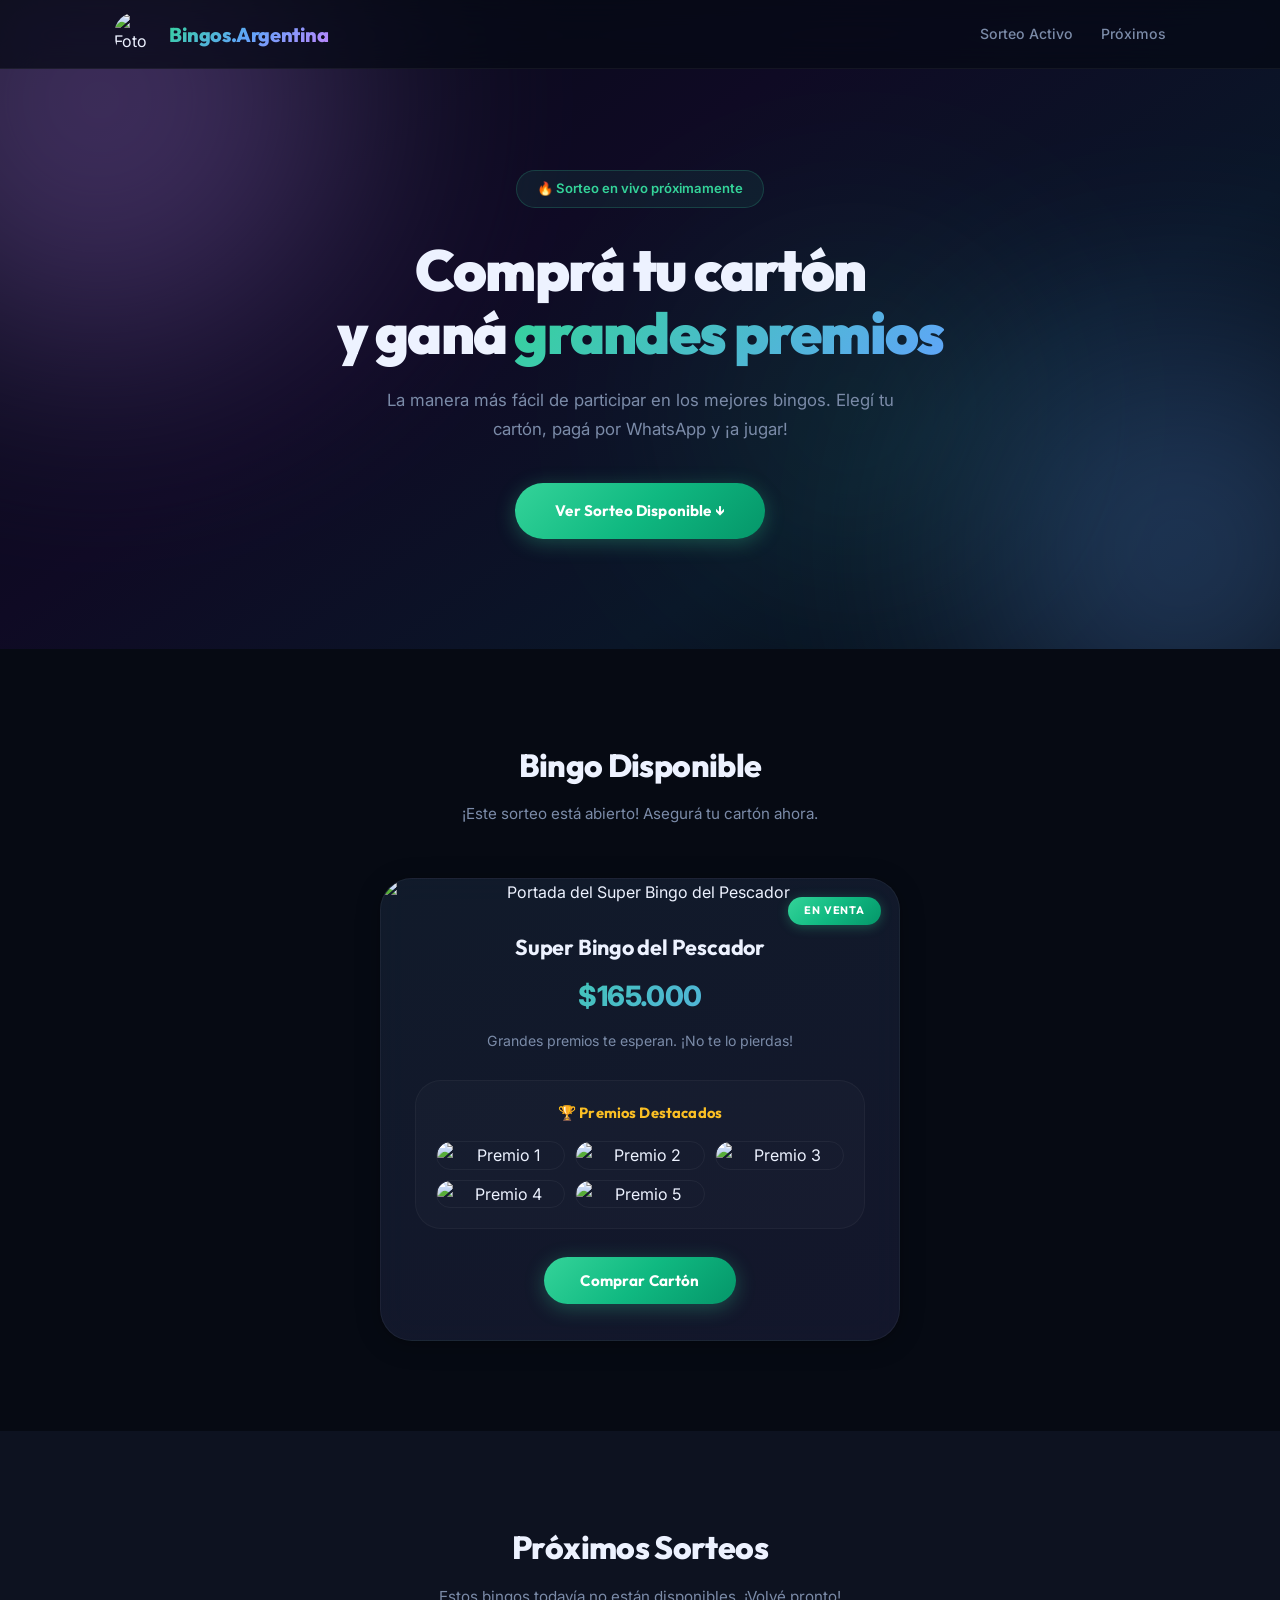
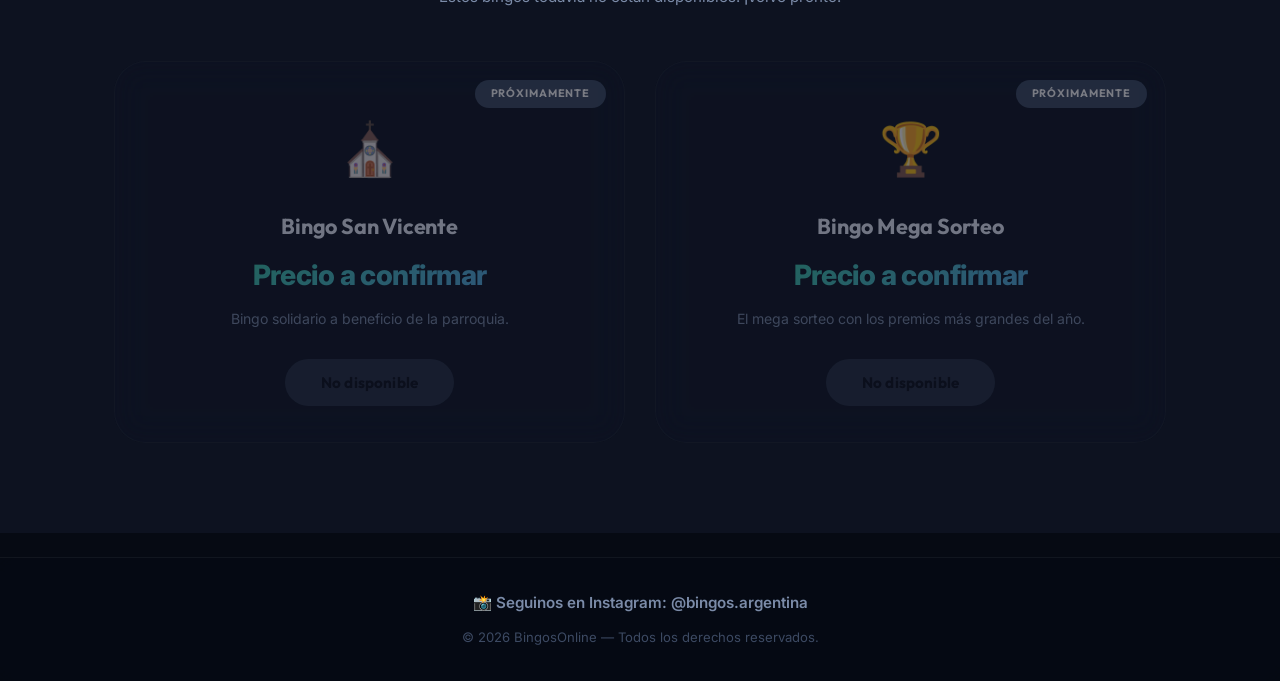
==== index.html @ 0d2bc776 "Add files via upload" ====
<!DOCTYPE html>
<html lang="es">
<head>
    <meta charset="UTF-8">
    <meta name="viewport" content="width=device-width, initial-scale=1.0">
    <meta name="description" content="Comprá tu cartón de bingo online. Super Bingo del Pescador y más sorteos disponibles.">
    <title>Bingos Online — Comprá tu cartón</title>

    <link rel="preconnect" href="https://fonts.googleapis.com">
    <link rel="preconnect" href="https://fonts.gstatic.com" crossorigin>
    <link href="https://fonts.googleapis.com/css2?family=Inter:wght@400;500;600;700;800;900&family=Outfit:wght@400;500;600;700;800;900&display=swap" rel="stylesheet">

    <link rel="stylesheet" href="style.css">
</head>
<body>

    <header class="header">
        <div class="container header__inner">
            <div class="header__logo">
                <a href="index.html" class="logo-interactivo">
                    <img src="src/fotoperfil.png" alt="Foto de perfil" class="foto-perfil">
                    <span class="header__brand">Bingos.Argentina</span>
                </a>
            </div>
            <nav class="header__nav">
                <a href="#disponible" class="header__link">Sorteo Activo</a>
                <a href="#proximos" class="header__link">Próximos</a>
            </nav>
        </div>
    </header>

    <section class="hero">
        <div class="container hero__inner">
            <p class="hero__badge">🔥 Sorteo en vivo próximamente</p>
            <h1 class="hero__title">Comprá tu cartón<br>y ganá <span class="hero__accent">grandes premios</span></h1>
            <p class="hero__subtitle">La manera más fácil de participar en los mejores bingos. Elegí tu cartón, pagá por WhatsApp y ¡a jugar!</p>
            <a href="#disponible" class="hero__cta">Ver Sorteo Disponible ↓</a>
        </div>
        <div class="hero__blob hero__blob--1"></div>
        <div class="hero__blob hero__blob--2"></div>
        <div class="hero__blob hero__blob--3"></div>
    </section>

    <section id="disponible" class="section">
        <div class="container">
            <h2 class="section__title">Bingo Disponible</h2>
            <p class="section__subtitle">¡Este sorteo está abierto! Asegurá tu cartón ahora.</p>

            <div class="cards cards--center">
                <article class="card card--active card--featured" id="card-bingo-pescador">
                    <div class="card__ribbon">EN VENTA</div>
                    <div class="card__cover">
                        <img src="src/portada.png" alt="Portada del Super Bingo del Pescador" class="card__cover-img">
                    </div>
                    <h3 class="card__title">Super Bingo del Pescador</h3>
                    <p class="card__price">$165.000</p>
                    <p class="card__desc">Grandes premios te esperan. ¡No te lo pierdas!</p>

                    <div class="premios">
                        <h4 class="premios__title">🏆 Premios Destacados</h4>
                        <div class="premios__grid">
                            <div class="premios__item">
                                <img src="src/premios1.png" alt="Premio 1" class="premios__img">
                            </div>
                            <div class="premios__item">
                                <img src="src/premios2.png" alt="Premio 2" class="premios__img">
                            </div>
                            <div class="premios__item">
                                <img src="src/premios3.png" alt="Premio 3" class="premios__img">
                            </div>
                            <div class="premios__item">
                                <img src="src/premios4.png" alt="Premio 4" class="premios__img">
                            </div>
                            <div class="premios__item">
                                <img src="src/premios5.png" alt="Premio 5" class="premios__img">
                            </div>
                        </div>
                    </div>

                    <button class="btn btn--buy" id="btn-comprar" data-sorteo="Super Bingo del Pescador">
                        Comprar Cartón
                    </button>
                </article>
            </div>
        </div>
    </section>

    <section id="proximos" class="section section--alt">
        <div class="container">
            <h2 class="section__title">Próximos Sorteos</h2>
            <p class="section__subtitle">Estos bingos todavía no están disponibles. ¡Volvé pronto!</p>

            <div class="cards">
                <article class="card card--disabled">
                    <div class="card__ribbon card__ribbon--soon">PRÓXIMAMENTE</div>
                    <div class="card__icon">⛪</div>
                    <h3 class="card__title">Bingo San Vicente</h3>
                    <p class="card__price">Precio a confirmar</p>
                    <p class="card__desc">Bingo solidario a beneficio de la parroquia.</p>
                    <button class="btn btn--disabled" disabled>No disponible</button>
                </article>

                <article class="card card--disabled">
                    <div class="card__ribbon card__ribbon--soon">PRÓXIMAMENTE</div>
                    <div class="card__icon">🏆</div>
                    <h3 class="card__title">Bingo Mega Sorteo</h3>
                    <p class="card__price">Precio a confirmar</p>
                    <p class="card__desc">El mega sorteo con los premios más grandes del año.</p>
                    <button class="btn btn--disabled" disabled>No disponible</button>
                </article>
            </div>
        </div>
    </section>

    <div class="modal-overlay" id="modal-overlay">
        <div class="modal" id="modal-compra">
            <button class="modal__close" id="btn-cerrar-modal">&times;</button>
            <div class="modal__icon">🎟️</div>
            <h2 class="modal__title">Comprar Cartón</h2>
            <p class="modal__subtitle">Super Bingo del Pescador</p>

            <form id="form-compra" class="modal__form">
                <label for="nombre" class="modal__label">Nombre Completo</label>
                <input
                    type="text"
                    id="nombre"
                    class="modal__input"
                    placeholder="Ej: Juan Pérez"
                    autocomplete="name"
                    required
                >
                <p class="modal__error" id="error-nombre"></p>

                <label for="carton" class="modal__label">Número de Cartón</label>
                <input
                    type="text"
                    id="carton"
                    class="modal__input"
                    placeholder="Nº de cartón que querés (Ej: 0912)"
                    required
                >

                <button type="submit" class="btn btn--submit" id="btn-enviar">
                    Confirmar y contactar por WhatsApp
                </button>
            </form>
        </div>
    </div>

    <div class="lightbox" id="lightbox">
        <button class="lightbox__close" id="lightbox-close">&times;</button>
        <img class="lightbox__img" id="lightbox-img" src="" alt="Premio ampliado">
    </div>

    <footer class="footer">
        <div class="container">
            <a href="https://www.instagram.com/bingos.argentina/" target="_blank" class="footer__instagram">
                📸 Seguinos en Instagram: @bingos.argentina
            </a>
            <p>&copy; 2026 BingosOnline — Todos los derechos reservados.</p>
        </div>
    </footer>

    <script src="https://cdn.jsdelivr.net/npm/@supabase/supabase-js@2"></script>
    <script src="app.js"></script>
</body>
</html>
---- style.css ----
*, *::before, *::after {
    margin: 0;
    padding: 0;
    box-sizing: border-box;
}

:root {
    --bg-body:       #060a13;
    --bg-surface:    #0d1220;
    --bg-card:       rgba(16, 23, 42, 0.8);
    --bg-card-hover: rgba(22, 34, 60, 0.9);
    --bg-disabled:   rgba(16, 23, 42, 0.35);
    --border-card:   rgba(255, 255, 255, 0.05);
    --border-glow:   rgba(99, 215, 190, 0.3);

    --text-primary:   #edf2ff;
    --text-secondary: #7b8ba8;
    --text-muted:     #3d4a63;

    --accent-green:   #34d399;
    --accent-green-h: #10b981;
    --accent-blue:    #60a5fa;
    --accent-purple:  #c084fc;
    --accent-amber:   #fbbf24;

    --gradient-hero:  linear-gradient(145deg, #050a14 0%, #0f0a24 40%, #0a1628 70%, #060a13 100%);
    --gradient-card:  linear-gradient(160deg, rgba(99,215,190,0.04) 0%, rgba(192,132,252,0.03) 100%);
    --gradient-btn:   linear-gradient(135deg, #34d399 0%, #10b981 50%, #059669 100%);
    --gradient-btn-hover: linear-gradient(135deg, #6ee7b7 0%, #34d399 50%, #10b981 100%);

    --radius-sm: 10px;
    --radius-md: 16px;
    --radius-lg: 26px;
    --radius-xl: 32px;
    --max-width:  1100px;

    --font-heading: 'Outfit', system-ui, -apple-system, sans-serif;
    --font-body:    'Inter', system-ui, -apple-system, sans-serif;

    --shadow-card:       0 4px 24px rgba(0, 0, 0, 0.25), 0 1px 4px rgba(0, 0, 0, 0.15);
    --shadow-card-hover: 0 20px 60px rgba(52, 211, 153, 0.08), 0 8px 24px rgba(0, 0, 0, 0.3);
    --shadow-btn:        0 4px 20px rgba(52, 211, 153, 0.3);
    --shadow-btn-hover:  0 8px 36px rgba(52, 211, 153, 0.45);
}

html {
    scroll-behavior: smooth;
}

body {
    font-family: var(--font-body);
    background: var(--bg-body);
    color: var(--text-primary);
    line-height: 1.65;
    -webkit-font-smoothing: antialiased;
    -moz-osx-font-smoothing: grayscale;
}

h1, h2, h3, h4 {
    font-family: var(--font-heading);
}

a { color: inherit; text-decoration: none; }

.container {
    width: 100%;
    max-width: var(--max-width);
    margin: 0 auto;
    padding: 0 24px;
}

.header {
    position: fixed;
    top: 0; left: 0; right: 0;
    z-index: 100;
    background: rgba(6, 10, 19, 0.75);
    backdrop-filter: blur(20px) saturate(1.4);
    -webkit-backdrop-filter: blur(20px) saturate(1.4);
    border-bottom: 1px solid var(--border-card);
}

.header__inner {
    display: flex;
    align-items: center;
    justify-content: space-between;
    height: 68px;
}

.header__logo {
    display: flex;
    align-items: center;
    gap: 10px;
}

.logo-interactivo {
    display: flex;
    align-items: center;
    gap: 10px;
    text-decoration: none;
    color: inherit;
}

.foto-perfil {
    width: 45px;
    height: 45px;
    border-radius: 50%;
    object-fit: cover;
    transition: transform 0.3s ease;
}

.logo-interactivo:hover .foto-perfil {
    transform: scale(1.1);
}

.header__brand {
    font-family: var(--font-heading);
    font-size: 1.25rem;
    font-weight: 800;
    letter-spacing: -0.02em;
    background: linear-gradient(135deg, var(--accent-green), var(--accent-blue), var(--accent-purple));
    -webkit-background-clip: text;
    -webkit-text-fill-color: transparent;
    background-clip: text;
}

.header__nav { display: flex; gap: 28px; }

.header__link {
    font-size: 0.88rem;
    font-weight: 500;
    color: var(--text-secondary);
    transition: color 0.3s;
    position: relative;
}
.header__link::after {
    content: '';
    position: absolute;
    bottom: -4px; left: 0;
    width: 0; height: 2px;
    background: var(--accent-green);
    border-radius: 1px;
    transition: width 0.3s;
}
.header__link:hover { color: var(--accent-green); }
.header__link:hover::after { width: 100%; }

.hero {
    position: relative;
    overflow: hidden;
    background: var(--gradient-hero);
    padding: 170px 0 110px;
    text-align: center;
}

.hero__inner { position: relative; z-index: 2; }

.hero__badge {
    display: inline-block;
    padding: 7px 20px;
    border-radius: 50px;
    font-size: 0.82rem;
    font-weight: 600;
    background: rgba(52, 211, 153, 0.08);
    border: 1px solid rgba(52, 211, 153, 0.2);
    color: var(--accent-green);
    margin-bottom: 30px;
    animation: pulse-soft 2.5s ease-in-out infinite;
}

.hero__title {
    font-size: clamp(2.2rem, 5.5vw, 3.6rem);
    font-weight: 900;
    line-height: 1.1;
    letter-spacing: -0.03em;
    margin-bottom: 22px;
}

.hero__accent {
    background: linear-gradient(135deg, var(--accent-green), var(--accent-blue));
    -webkit-background-clip: text;
    -webkit-text-fill-color: transparent;
    background-clip: text;
}

.hero__subtitle {
    max-width: 520px;
    margin: 0 auto 40px;
    font-size: 1.05rem;
    color: var(--text-secondary);
    line-height: 1.7;
}

.hero__cta {
    display: inline-block;
    padding: 15px 40px;
    border-radius: 50px;
    font-family: var(--font-heading);
    font-weight: 700;
    font-size: 0.95rem;
    letter-spacing: 0.01em;
    background: var(--gradient-btn);
    color: #fff;
    transition: transform 0.3s, box-shadow 0.3s;
    box-shadow: var(--shadow-btn);
}
.hero__cta:hover {
    transform: translateY(-3px);
    box-shadow: var(--shadow-btn-hover);
    background: var(--gradient-btn-hover);
}

.hero__blob {
    position: absolute;
    border-radius: 50%;
    filter: blur(120px);
    opacity: 0.3;
    pointer-events: none;
}
.hero__blob--1 {
    width: 500px; height: 500px;
    background: var(--accent-purple);
    top: -150px; left: -150px;
}
.hero__blob--2 {
    width: 400px; height: 400px;
    background: var(--accent-blue);
    bottom: -100px; right: -100px;
}
.hero__blob--3 {
    width: 300px; height: 300px;
    background: var(--accent-green);
    top: 40%; left: 55%;
    opacity: 0.12;
}

.section {
    padding: 90px 0;
}

.section--alt {
    background: var(--bg-surface);
}

.section__title {
    text-align: center;
    font-size: 2rem;
    font-weight: 800;
    letter-spacing: -0.02em;
    margin-bottom: 10px;
}

.section__subtitle {
    text-align: center;
    color: var(--text-secondary);
    font-size: 0.95rem;
    margin-bottom: 52px;
}

.cards {
    display: grid;
    grid-template-columns: repeat(auto-fit, minmax(300px, 1fr));
    gap: 30px;
}

.cards--center {
    max-width: 520px;
    margin: 0 auto;
}

.card {
    position: relative;
    background: var(--bg-card);
    background-image: var(--gradient-card);
    border: 1px solid var(--border-card);
    border-radius: var(--radius-xl);
    padding: 44px 34px 36px;
    text-align: center;
    backdrop-filter: blur(16px);
    -webkit-backdrop-filter: blur(16px);
    box-shadow: var(--shadow-card);
    transition: transform 0.4s cubic-bezier(0.25, 0.46, 0.45, 0.94),
                border-color 0.4s,
                box-shadow 0.4s;
}

.card--active:hover {
    transform: translateY(-8px);
    border-color: var(--border-glow);
    box-shadow: var(--shadow-card-hover);
}

.card--featured {
    padding-top: 0;
    overflow: hidden;
}

.card--disabled {
    background: var(--bg-disabled);
    opacity: 0.45;
    pointer-events: none;
    box-shadow: none;
}

.card__cover {
    margin: 0 -34px;
    margin-bottom: 24px;
    overflow: hidden;
}

.card__cover-img {
    width: 100%;
    display: block;
    border-radius: var(--radius-xl) var(--radius-xl) 0 0;
    object-fit: cover;
}

.card__ribbon {
    position: absolute;
    top: 18px; right: 18px;
    padding: 5px 16px;
    border-radius: 50px;
    font-family: var(--font-heading);
    font-size: 0.68rem;
    font-weight: 700;
    letter-spacing: 0.08em;
    text-transform: uppercase;
    background: var(--gradient-btn);
    color: #fff;
    z-index: 2;
    box-shadow: 0 2px 12px rgba(52, 211, 153, 0.3);
}
.card__ribbon--soon {
    background: var(--text-muted);
    box-shadow: none;
}

.card__icon {
    font-size: 3.2rem;
    margin-bottom: 18px;
}

.card__title {
    font-size: 1.35rem;
    font-weight: 700;
    letter-spacing: -0.01em;
    margin-bottom: 8px;
}

.card__price {
    font-size: 1.75rem;
    font-weight: 800;
    letter-spacing: -0.02em;
    background: linear-gradient(135deg, var(--accent-green), var(--accent-blue));
    -webkit-background-clip: text;
    -webkit-text-fill-color: transparent;
    background-clip: text;
    margin-bottom: 10px;
}

.card__desc {
    font-size: 0.88rem;
    color: var(--text-secondary);
    margin-bottom: 28px;
    line-height: 1.6;
}

.premios {
    margin-bottom: 28px;
    padding: 20px;
    background: rgba(255, 255, 255, 0.02);
    border: 1px solid rgba(255, 255, 255, 0.04);
    border-radius: var(--radius-lg);
}

.premios__title {
    font-family: var(--font-heading);
    font-size: 0.92rem;
    font-weight: 700;
    color: var(--accent-amber);
    margin-bottom: 16px;
    letter-spacing: 0.01em;
}

.premios__grid {
    display: grid;
    grid-template-columns: repeat(3, 1fr);
    gap: 10px;
}

.premios__item {
    display: block;
    border-radius: var(--radius-md);
    overflow: hidden;
    border: 1px solid rgba(255, 255, 255, 0.05);
    transition: transform 0.3s, border-color 0.3s, box-shadow 0.3s;
    cursor: pointer;
}
.premios__item:hover {
    transform: scale(1.04);
    border-color: var(--border-glow);
    box-shadow: 0 4px 20px rgba(52, 211, 153, 0.12);
}

.premios__item:nth-child(4),
.premios__item:nth-child(5) {
    grid-column: span 1;
}

.premios__grid:has(:nth-child(5)) {
    grid-template-columns: repeat(3, 1fr);
}

.premios__img {
    width: 100%;
    height: 100%;
    display: block;
    object-fit: cover;
    border-radius: calc(var(--radius-md) - 1px);
}

.btn {
    display: inline-block;
    padding: 14px 36px;
    border: none;
    border-radius: 50px;
    font-family: var(--font-heading);
    font-size: 0.95rem;
    font-weight: 700;
    cursor: pointer;
    letter-spacing: 0.01em;
    transition: transform 0.25s, box-shadow 0.25s, background 0.25s;
}

.btn--buy {
    background: var(--gradient-btn);
    color: #fff;
    box-shadow: var(--shadow-btn);
    animation: pulse-btn 3s ease-in-out infinite;
    position: relative;
    overflow: hidden;
}
.btn--buy::before {
    content: '';
    position: absolute;
    top: 0; left: -100%;
    width: 100%; height: 100%;
    background: linear-gradient(90deg, transparent, rgba(255,255,255,0.15), transparent);
    transition: left 0.5s;
}
.btn--buy:hover::before {
    left: 100%;
}
.btn--buy:hover {
    transform: scale(1.06);
    box-shadow: var(--shadow-btn-hover);
    background: var(--gradient-btn-hover);
}
.btn--buy:active {
    transform: scale(0.97);
    box-shadow: 0 2px 12px rgba(52, 211, 153, 0.25);
}

.btn--disabled {
    background: var(--text-muted);
    color: var(--bg-body);
    cursor: not-allowed;
    opacity: 0.5;
}

.btn--submit {
    width: 100%;
    background: var(--gradient-btn);
    color: #fff;
    box-shadow: var(--shadow-btn);
    position: relative;
    overflow: hidden;
}
.btn--submit::before {
    content: '';
    position: absolute;
    top: 0; left: -100%;
    width: 100%; height: 100%;
    background: linear-gradient(90deg, transparent, rgba(255,255,255,0.12), transparent);
    transition: left 0.5s;
}
.btn--submit:hover::before {
    left: 100%;
}
.btn--submit:hover {
    transform: scale(1.03);
    box-shadow: var(--shadow-btn-hover);
}
.btn--submit:active {
    transform: scale(0.97);
}
.btn--submit:disabled {
    opacity: 0.5;
    cursor: not-allowed;
    transform: none;
}

.modal-overlay {
    position: fixed;
    inset: 0;
    z-index: 200;
    display: flex;
    align-items: center;
    justify-content: center;
    background: rgba(0, 0, 0, 0.7);
    backdrop-filter: blur(10px);
    -webkit-backdrop-filter: blur(10px);
    opacity: 0;
    visibility: hidden;
    transition: opacity 0.35s, visibility 0.35s;
}
.modal-overlay.active {
    opacity: 1;
    visibility: visible;
}

.modal {
    position: relative;
    width: 92%;
    max-width: 420px;
    background: var(--bg-surface);
    border: 1px solid var(--border-card);
    border-radius: var(--radius-xl);
    padding: 44px 34px 36px;
    text-align: center;
    transform: translateY(24px) scale(0.95);
    transition: transform 0.4s cubic-bezier(0.34, 1.56, 0.64, 1);
    box-shadow: 0 24px 80px rgba(0, 0, 0, 0.5);
}
.modal-overlay.active .modal {
    transform: translateY(0) scale(1);
}

.modal__close {
    position: absolute;
    top: 16px; right: 20px;
    background: rgba(255, 255, 255, 0.05);
    border: 1px solid rgba(255, 255, 255, 0.08);
    border-radius: 50%;
    width: 36px; height: 36px;
    display: flex;
    align-items: center;
    justify-content: center;
    color: var(--text-muted);
    font-size: 1.3rem;
    cursor: pointer;
    transition: color 0.2s, background 0.2s;
    line-height: 1;
}
.modal__close:hover {
    color: var(--text-primary);
    background: rgba(255, 255, 255, 0.1);
}

.modal__icon { font-size: 3rem; margin-bottom: 14px; }

.modal__title {
    font-size: 1.35rem;
    font-weight: 700;
    margin-bottom: 6px;
}

.modal__subtitle {
    font-size: 0.88rem;
    color: var(--accent-green);
    font-weight: 600;
    margin-bottom: 30px;
}

.modal__label {
    display: block;
    text-align: left;
    font-size: 0.8rem;
    font-weight: 600;
    color: var(--text-secondary);
    margin-bottom: 8px;
    text-transform: uppercase;
    letter-spacing: 0.06em;
}

.modal__input {
    width: 100%;
    padding: 15px 18px;
    border: 1px solid rgba(255, 255, 255, 0.06);
    border-radius: var(--radius-md);
    background: rgba(255, 255, 255, 0.03);
    color: var(--text-primary);
    font-family: var(--font-body);
    font-size: 0.95rem;
    outline: none;
    transition: border-color 0.3s, box-shadow 0.3s, background 0.3s;
}
.modal__input:focus {
    border-color: var(--accent-green);
    box-shadow: 0 0 0 3px rgba(52, 211, 153, 0.12);
    background: rgba(52, 211, 153, 0.03);
}
.modal__input::placeholder { color: var(--text-muted); }

.modal__error {
    text-align: left;
    font-size: 0.78rem;
    color: #f87171;
    min-height: 20px;
    margin: 8px 0 20px;
}

.footer {
    text-align: center;
    padding: 2rem 0;
    font-size: 0.82rem;
    color: var(--text-muted);
    background: rgba(6, 10, 19, 0.75);
    backdrop-filter: blur(20px) saturate(1.4);
    -webkit-backdrop-filter: blur(20px) saturate(1.4);
    border-top: 1px solid var(--border-card);
    margin-top: 1.5rem;
}

.footer__instagram {
    display: inline-block;
    font-size: 0.95rem;
    font-weight: 600;
    color: var(--text-secondary);
    text-decoration: none;
    margin-bottom: 12px;
    transition: color 0.3s;
}
.footer__instagram:hover {
    color: var(--accent-green);
}

.premios__item {
    cursor: pointer;
}

.lightbox {
    position: fixed;
    inset: 0;
    z-index: 300;
    display: flex;
    align-items: center;
    justify-content: center;
    background: rgba(0, 0, 0, 0.85);
    backdrop-filter: blur(14px);
    -webkit-backdrop-filter: blur(14px);
    opacity: 0;
    visibility: hidden;
    transition: opacity 0.35s, visibility 0.35s;
    padding: 40px;
}
.lightbox.active {
    opacity: 1;
    visibility: visible;
}

.lightbox__img {
    max-width: 90%;
    max-height: 85vh;
    border-radius: var(--radius-lg);
    box-shadow: 0 24px 80px rgba(0, 0, 0, 0.6);
    object-fit: contain;
    transform: scale(0.9);
    transition: transform 0.4s cubic-bezier(0.34, 1.56, 0.64, 1);
}
.lightbox.active .lightbox__img {
    transform: scale(1);
}

.lightbox__close {
    position: absolute;
    top: 20px; right: 24px;
    background: rgba(255, 255, 255, 0.1);
    border: 1px solid rgba(255, 255, 255, 0.15);
    border-radius: 50%;
    width: 44px; height: 44px;
    display: flex;
    align-items: center;
    justify-content: center;
    color: #fff;
    font-size: 1.5rem;
    cursor: pointer;
    transition: background 0.25s, transform 0.25s;
    line-height: 1;
    z-index: 2;
}
.lightbox__close:hover {
    background: rgba(255, 255, 255, 0.2);
    transform: scale(1.1);
}

@keyframes pulse-soft {
    0%, 100% { opacity: 1; }
    50%      { opacity: 0.65; }
}

@keyframes pulse-btn {
    0%, 100% { box-shadow: 0 4px 20px rgba(52, 211, 153, 0.3); }
    50%      { box-shadow: 0 4px 36px rgba(52, 211, 153, 0.5); }
}

@media (max-width: 640px) {
    .hero { padding: 140px 0 80px; }
    .section { padding: 60px 0; }
    .cards { grid-template-columns: 1fr; }
    .card { padding: 36px 22px 28px; border-radius: var(--radius-lg); }
    .card--featured { padding-top: 0; }
    .card__cover { margin: 0 -22px; margin-bottom: 20px; }
    .card__cover-img { border-radius: var(--radius-lg) var(--radius-lg) 0 0; }
    .modal { padding: 36px 22px 28px; border-radius: var(--radius-lg); }
    .header__nav { gap: 16px; }
    .premios__grid { grid-template-columns: repeat(2, 1fr); gap: 8px; }
    .premios { padding: 14px; }
}
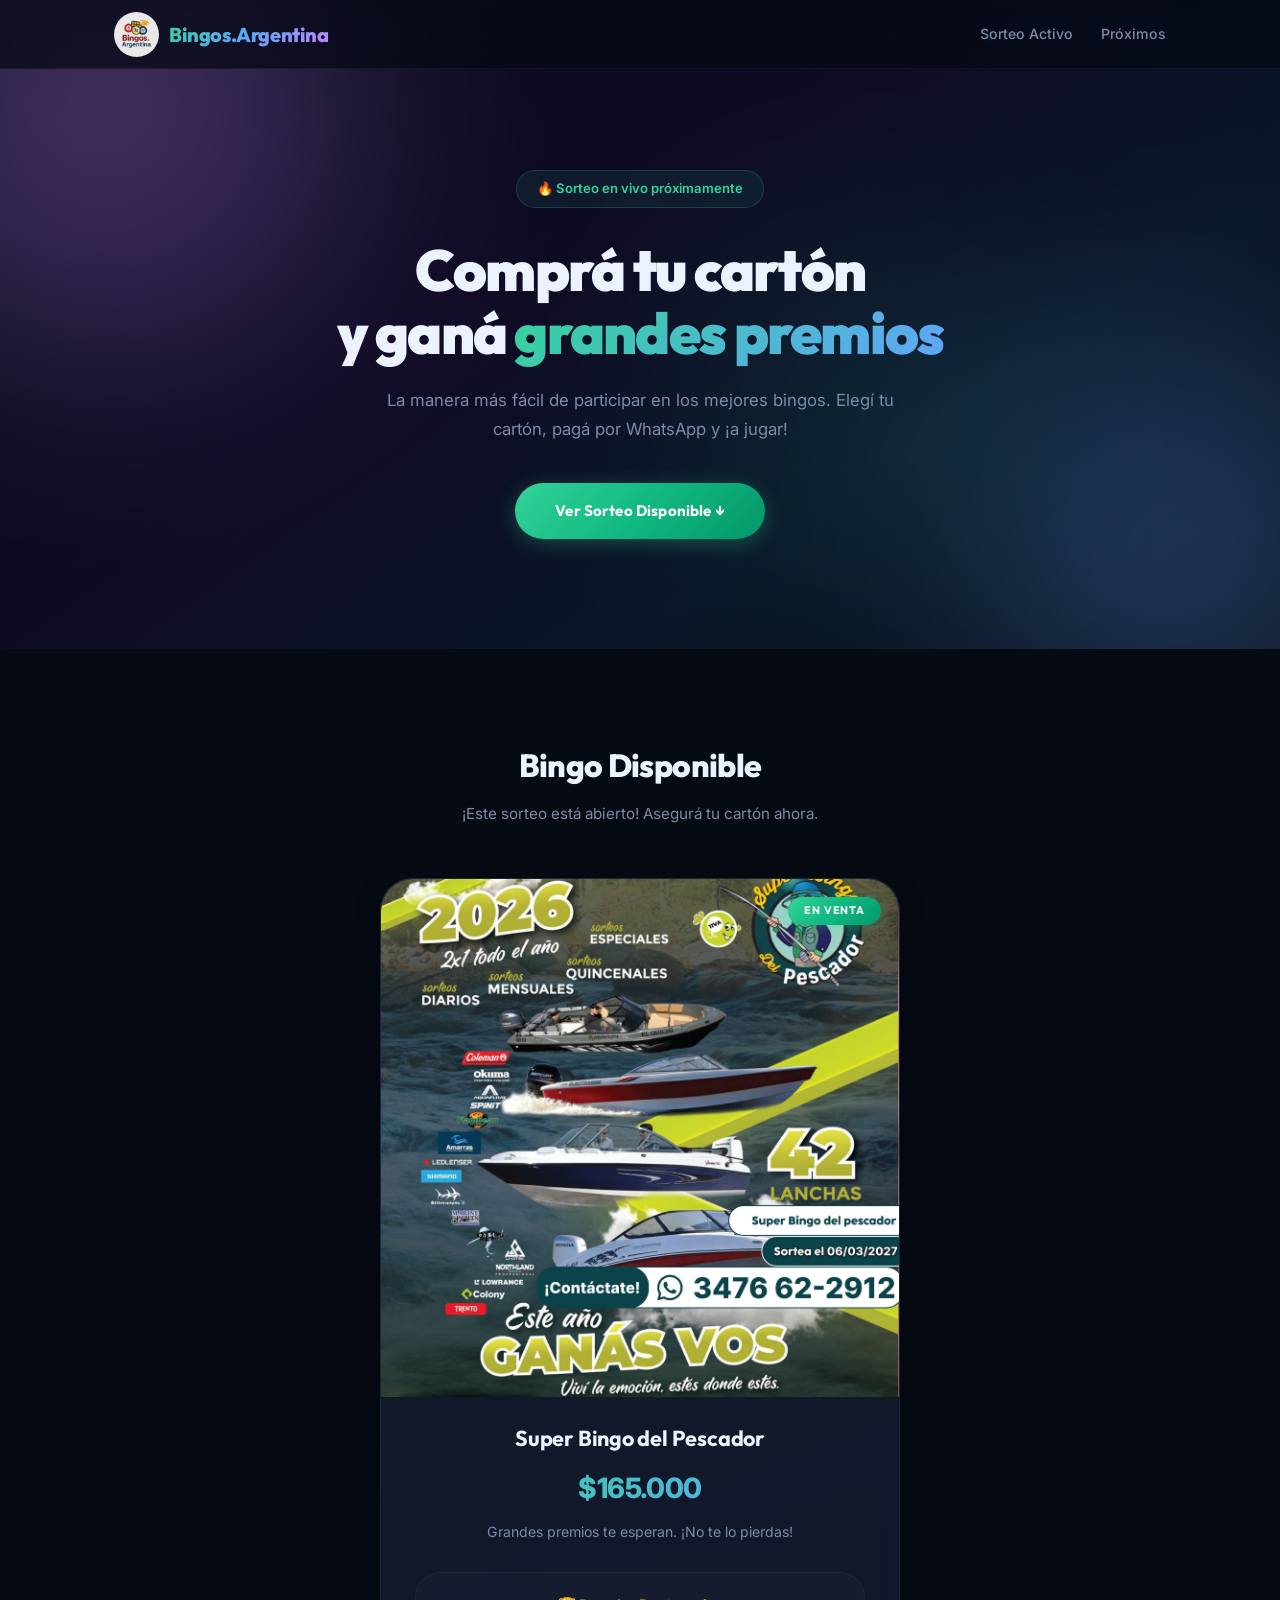
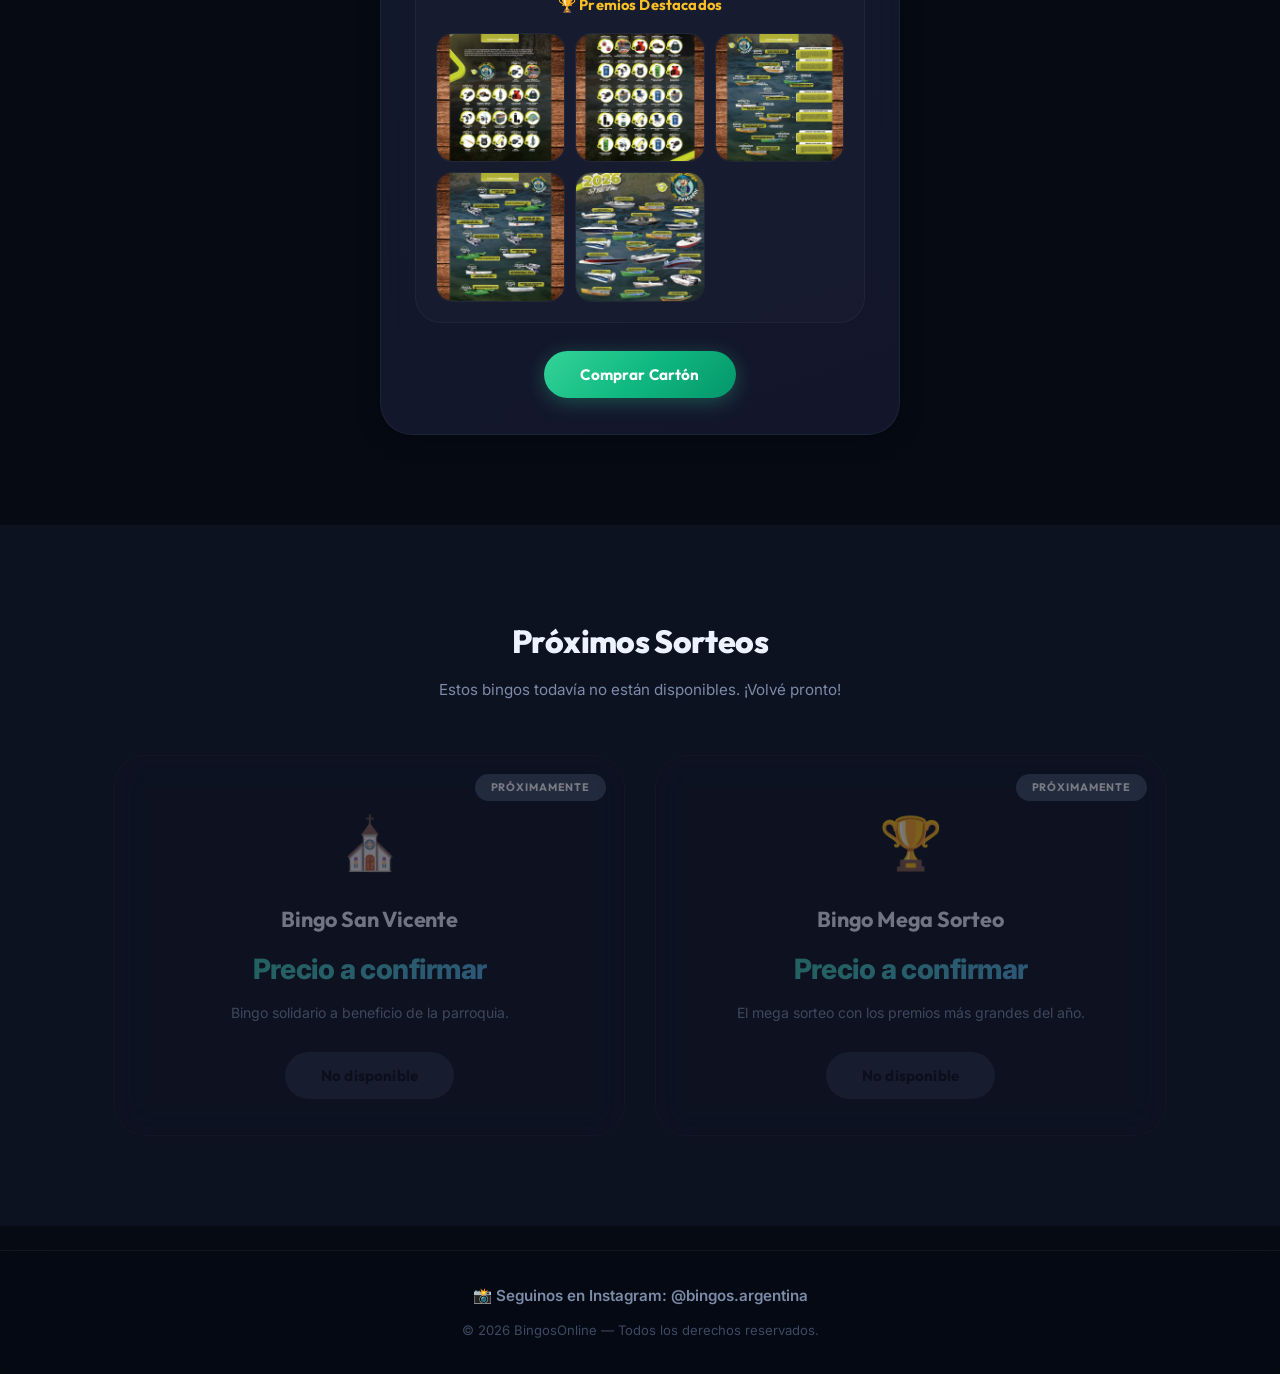
==== commit 0c875c68: "Add files via upload" ====
--- a/index.html
+++ b/index.html
@@ -127,6 +127,9 @@
                     class="modal__input"
                     placeholder="Ej: Juan Pérez"
                     autocomplete="name"
+                    maxlength="30"
+                    pattern="[a-zA-ZáéíóúÁÉÍÓÚñÑ\s]+"
+                    title="Solo se permiten letras y espacios."
                     required
                 >
                 <p class="modal__error" id="error-nombre"></p>
@@ -137,6 +140,10 @@
                     id="carton"
                     class="modal__input"
                     placeholder="Nº de cartón que querés (Ej: 0912)"
+                    maxlength="4"
+                    minlength="4"
+                    pattern="[0-9]{4}"
+                    title="Debe ingresar exactamente 4 números."
                     required
                 >
 
--- a/style.css
+++ b/style.css
@@ -469,6 +469,7 @@
 
 .btn--submit {
     width: 100%;
+    margin-top: 28px;
     background: var(--gradient-btn);
     color: #fff;
     box-shadow: var(--shadow-btn);
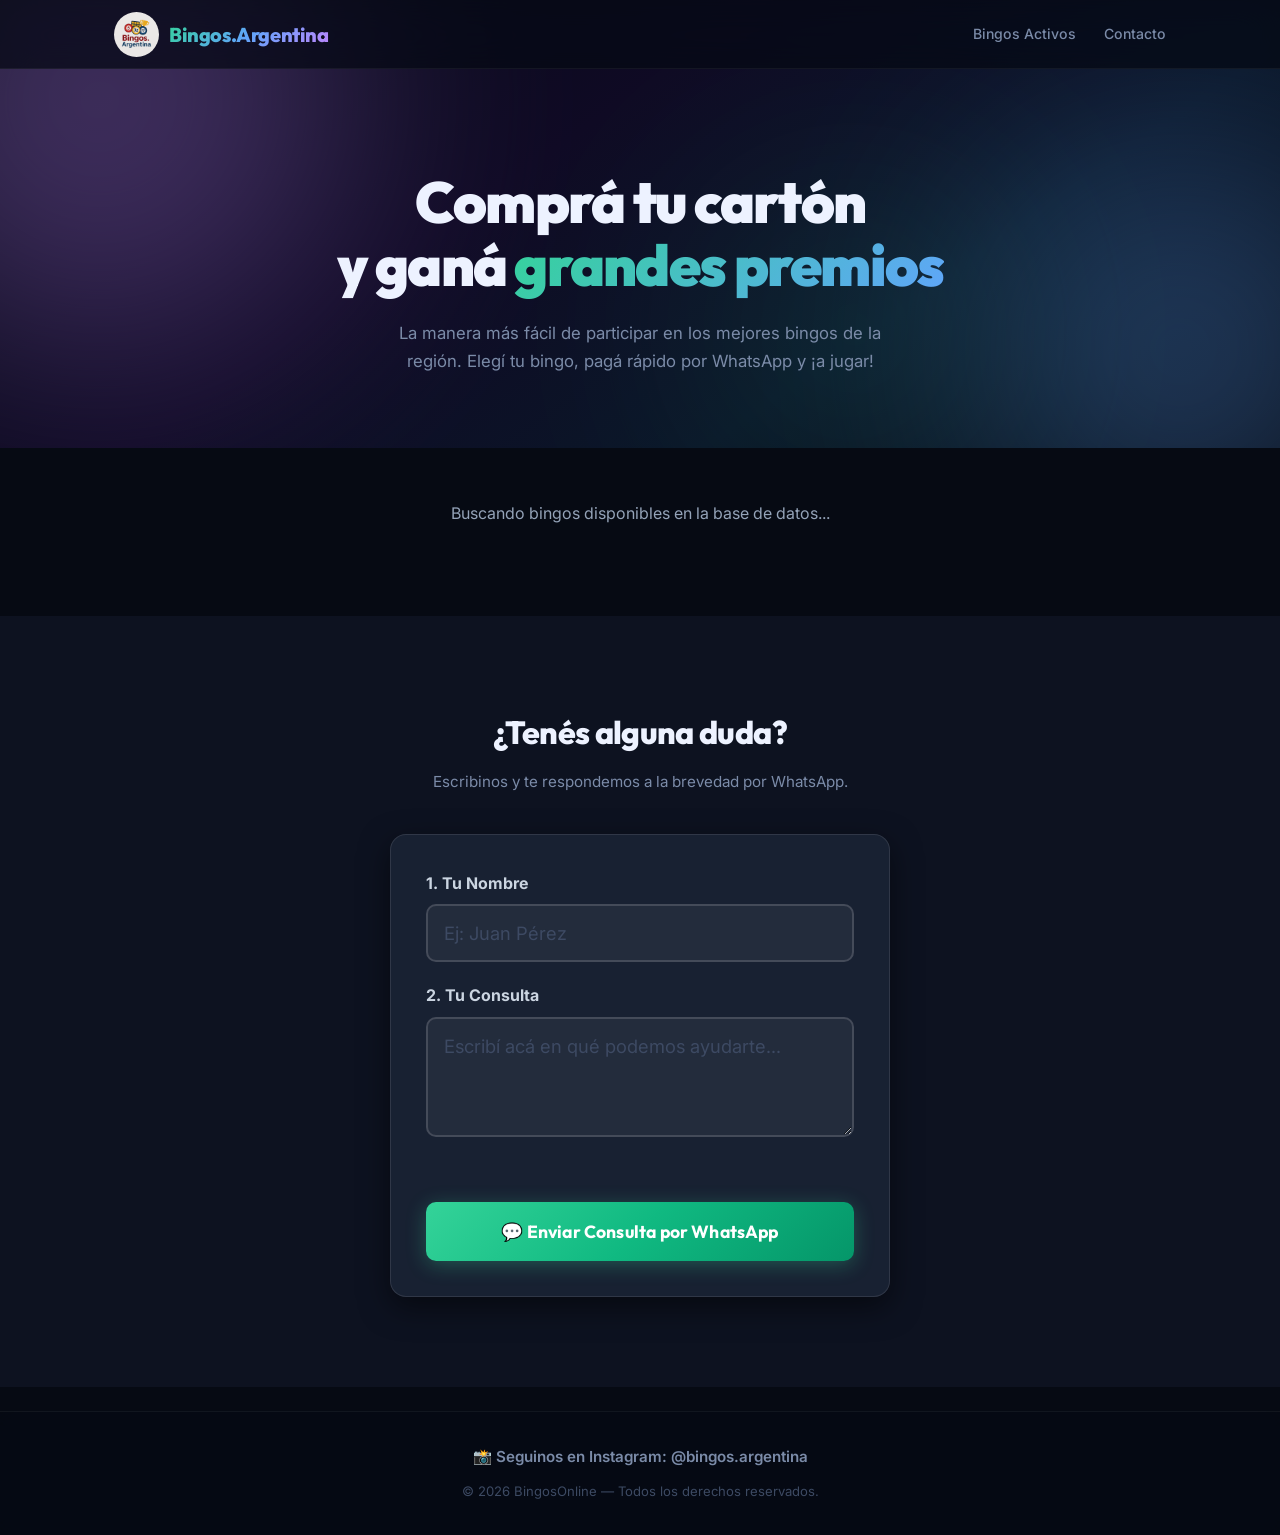
==== commit 593c1033: "Add files via upload" ====
--- a/index.html
+++ b/index.html
@@ -23,92 +23,50 @@
                 </a>
             </div>
             <nav class="header__nav">
-                <a href="#disponible" class="header__link">Sorteo Activo</a>
-                <a href="#proximos" class="header__link">Próximos</a>
+                <a href="#disponible" class="header__link">Bingos Activos</a>
+                <a href="#contacto" class="header__link">Contacto</a>
             </nav>
         </div>
     </header>
 
-    <section class="hero">
+    <section class="hero" style="padding-bottom: 2rem;">
         <div class="container hero__inner">
-            <p class="hero__badge">🔥 Sorteo en vivo próximamente</p>
             <h1 class="hero__title">Comprá tu cartón<br>y ganá <span class="hero__accent">grandes premios</span></h1>
-            <p class="hero__subtitle">La manera más fácil de participar en los mejores bingos. Elegí tu cartón, pagá por WhatsApp y ¡a jugar!</p>
-            <a href="#disponible" class="hero__cta">Ver Sorteo Disponible ↓</a>
+            <p class="hero__subtitle">La manera más fácil de participar en los mejores bingos de la región. Elegí tu bingo, pagá rápido por WhatsApp y ¡a jugar!</p>
         </div>
         <div class="hero__blob hero__blob--1"></div>
         <div class="hero__blob hero__blob--2"></div>
         <div class="hero__blob hero__blob--3"></div>
     </section>
 
-    <section id="disponible" class="section">
+    <section id="disponible" class="section" style="padding-top: 2rem;">
         <div class="container">
-            <h2 class="section__title">Bingo Disponible</h2>
-            <p class="section__subtitle">¡Este sorteo está abierto! Asegurá tu cartón ahora.</p>
-
-            <div class="cards cards--center">
-                <article class="card card--active card--featured" id="card-bingo-pescador">
-                    <div class="card__ribbon">EN VENTA</div>
-                    <div class="card__cover">
-                        <img src="src/portada.png" alt="Portada del Super Bingo del Pescador" class="card__cover-img">
-                    </div>
-                    <h3 class="card__title">Super Bingo del Pescador</h3>
-                    <p class="card__price">$165.000</p>
-                    <p class="card__desc">Grandes premios te esperan. ¡No te lo pierdas!</p>
-
-                    <div class="premios">
-                        <h4 class="premios__title">🏆 Premios Destacados</h4>
-                        <div class="premios__grid">
-                            <div class="premios__item">
-                                <img src="src/premios1.png" alt="Premio 1" class="premios__img">
-                            </div>
-                            <div class="premios__item">
-                                <img src="src/premios2.png" alt="Premio 2" class="premios__img">
-                            </div>
-                            <div class="premios__item">
-                                <img src="src/premios3.png" alt="Premio 3" class="premios__img">
-                            </div>
-                            <div class="premios__item">
-                                <img src="src/premios4.png" alt="Premio 4" class="premios__img">
-                            </div>
-                            <div class="premios__item">
-                                <img src="src/premios5.png" alt="Premio 5" class="premios__img">
-                            </div>
-                        </div>
-                    </div>
-
-                    <button class="btn btn--buy" id="btn-comprar" data-sorteo="Super Bingo del Pescador">
-                        Comprar Cartón
-                    </button>
-                </article>
+            <div id="bingos-activos" class="cards" style="width: 100%; margin-top:20px;">
+                <p style="text-align:center; color:#94a3b8; width: 100%;">Buscando bingos disponibles en la base de datos...</p>
             </div>
         </div>
     </section>
 
-    <section id="proximos" class="section section--alt">
-        <div class="container">
-            <h2 class="section__title">Próximos Sorteos</h2>
-            <p class="section__subtitle">Estos bingos todavía no están disponibles. ¡Volvé pronto!</p>
+    <section id="contacto" class="section section--alt">
+        <div class="container" style="text-align:center;">
+            <h2 class="section__title">¿Tenés alguna duda?</h2>
+            <p class="section__subtitle" style="margin-bottom:40px;">Escribinos y te respondemos a la brevedad por WhatsApp.</p>
 
-            <div class="cards">
-                <article class="card card--disabled">
-                    <div class="card__ribbon card__ribbon--soon">PRÓXIMAMENTE</div>
-                    <div class="card__icon">⛪</div>
-                    <h3 class="card__title">Bingo San Vicente</h3>
-                    <p class="card__price">Precio a confirmar</p>
-                    <p class="card__desc">Bingo solidario a beneficio de la parroquia.</p>
-                    <button class="btn btn--disabled" disabled>No disponible</button>
-                </article>
+            <form id="form-contacto" style="max-width: 500px; margin: 0 auto; background: rgba(30, 41, 59, 0.7); padding: 35px; border-radius: 16px; border: 1px solid rgba(255,255,255,0.1); backdrop-filter: blur(10px); box-shadow: 0 10px 30px rgba(0,0,0,0.5);">
+                <div style="margin-bottom: 20px;">
+                    <label for="contacto-nombre" class="modal__label" style="display:block; text-align:left; color:#cbd5e1; font-size:1rem; margin-bottom:8px;">1. Tu Nombre</label>
+                    <input type="text" id="contacto-nombre" class="modal__input" style="width:100%; border-radius:10px; padding:16px;" placeholder="Ej: Juan Pérez" required>
+                </div>
 
-                <article class="card card--disabled">
-                    <div class="card__ribbon card__ribbon--soon">PRÓXIMAMENTE</div>
-                    <div class="card__icon">🏆</div>
-                    <h3 class="card__title">Bingo Mega Sorteo</h3>
-                    <p class="card__price">Precio a confirmar</p>
-                    <p class="card__desc">El mega sorteo con los premios más grandes del año.</p>
-                    <button class="btn btn--disabled" disabled>No disponible</button>
-                </article>
-            </div>
+                <div style="margin-bottom: 30px;">
+                    <label for="contacto-mensaje" class="modal__label" style="display:block; text-align:left; color:#cbd5e1; font-size:1rem; margin-bottom:8px;">2. Tu Consulta</label>
+                    <textarea id="contacto-mensaje" class="modal__input" style="width:100%; min-height: 120px; resize: vertical; font-family:inherit; padding: 16px; border-radius:10px;" placeholder="Escribí acá en qué podemos ayudarte..." required></textarea>
+                </div>
+
+                <button type="submit" class="btn btn--submit" style="width: 100%; padding: 18px; font-size: 1.1rem; border-radius: 10px;">
+                    💬 Enviar Consulta por WhatsApp
+                </button>
+            </form>
         </div>
     </section>
 
@@ -116,16 +74,19 @@
         <div class="modal" id="modal-compra">
             <button class="modal__close" id="btn-cerrar-modal">&times;</button>
             <div class="modal__icon">🎟️</div>
-            <h2 class="modal__title">Comprar Cartón</h2>
-            <p class="modal__subtitle">Super Bingo del Pescador</p>
+            <h2 class="modal__title">Comprando Cartón</h2>
+            <p class="modal__subtitle" id="modal-subtitle-bingo" style="font-weight: bold; color: var(--accent-green);">Cargando...</p>
 
             <form id="form-compra" class="modal__form">
-                <label for="nombre" class="modal__label">Nombre Completo</label>
+                <input type="hidden" id="id_sorteo_activo">
+                <input type="hidden" id="nombre_sorteo_activo">
+
+                <label for="nombre" class="modal__label">Paso 1: ¿Cómo te llamás?</label>
+                <span class="modal__helper">Escribí tu nombre y apellido (Solo letras)</span>
                 <input
                     type="text"
                     id="nombre"
                     class="modal__input"
-                    placeholder="Ej: Juan Pérez"
                     autocomplete="name"
                     maxlength="30"
                     pattern="[a-zA-ZáéíóúÁÉÍÓÚñÑ\s]+"
@@ -134,21 +95,33 @@
                 >
                 <p class="modal__error" id="error-nombre"></p>
 
-                <label for="carton" class="modal__label">Número de Cartón</label>
+                <label for="dni" class="modal__label">Paso 2: ¿Cuál es tu DNI?</label>
+                <span class="modal__helper">Ingresá tu DNI sin puntos (8 números).</span>
                 <input
                     type="text"
-                    id="carton"
+                    id="dni"
                     class="modal__input"
-                    placeholder="Nº de cartón que querés (Ej: 0912)"
-                    maxlength="4"
-                    minlength="4"
-                    pattern="[0-9]{4}"
-                    title="Debe ingresar exactamente 4 números."
+                    maxlength="8"
+                    minlength="8"
+                    pattern="[0-9]{8}"
+                    title="Debe ingresar exactamente 8 números."
                     required
                 >
+                <p class="modal__error" id="error-dni"></p>
+
+                <label class="modal__label">Paso 3: Elegí tu cartón</label>
+                <span class="modal__helper">Tocá uno de los siguientes cartones disponibles para seleccionarlo:</span>
+                
+                <div class="sugerencias-container" id="sugerencias-container" style="background:transparent; border:none; padding:10px 0; margin-bottom:10px;">
+                    <div class="sugerencias__grid" id="sugerencias-grid" style="max-height: 220px; overflow-y: auto; padding-right: 5px;">
+                        <span style="color:#94a3b8; font-size:0.85rem;">Buscando cartones libres...</span>
+                    </div>
+                </div>
+
+                <input type="hidden" id="carton" required>
 
                 <button type="submit" class="btn btn--submit" id="btn-enviar">
-                    Confirmar y contactar por WhatsApp
+                    📱 Mandar pedido por WhatsApp
                 </button>
             </form>
         </div>
@@ -172,3 +145,4 @@
     <script src="app.js"></script>
 </body>
 </html>
+
--- a/style.css
+++ b/style.css
@@ -420,11 +420,11 @@
 
 .btn {
     display: inline-block;
-    padding: 14px 36px;
+    padding: 16px 40px;
     border: none;
     border-radius: 50px;
     font-family: var(--font-heading);
-    font-size: 0.95rem;
+    font-size: 1.05rem;
     font-weight: 700;
     cursor: pointer;
     letter-spacing: 0.01em;
@@ -575,23 +575,29 @@
 .modal__label {
     display: block;
     text-align: left;
-    font-size: 0.8rem;
-    font-weight: 600;
+    font-size: 0.95rem;
+    font-weight: 700;
+    color: var(--accent-green);
+    margin-bottom: 4px;
+}
+
+.modal__helper {
+    display: block;
+    text-align: left;
+    font-size: 0.85rem;
     color: var(--text-secondary);
-    margin-bottom: 8px;
-    text-transform: uppercase;
-    letter-spacing: 0.06em;
+    margin-bottom: 12px;
 }
 
 .modal__input {
     width: 100%;
-    padding: 15px 18px;
-    border: 1px solid rgba(255, 255, 255, 0.06);
+    padding: 16px 20px;
+    border: 2px solid rgba(255, 255, 255, 0.15);
     border-radius: var(--radius-md);
-    background: rgba(255, 255, 255, 0.03);
+    background: rgba(255, 255, 255, 0.05);
     color: var(--text-primary);
     font-family: var(--font-body);
-    font-size: 0.95rem;
+    font-size: 1.15rem;
     outline: none;
     transition: border-color 0.3s, box-shadow 0.3s, background 0.3s;
 }
@@ -717,3 +723,96 @@
     .premios__grid { grid-template-columns: repeat(2, 1fr); gap: 8px; }
     .premios { padding: 14px; }
 }
+
+.sugerencias-container {
+    background: rgba(255, 255, 255, 0.03);
+    border: 1px dashed rgba(255, 255, 255, 0.15);
+    border-radius: var(--radius-md);
+    padding: 18px;
+    margin-bottom: 24px;
+}
+
+.sugerencias__title {
+    font-size: 0.82rem;
+    color: var(--accent-green);
+    font-weight: 700;
+    margin-bottom: 12px;
+    text-transform: uppercase;
+    letter-spacing: 0.04em;
+    text-align: left;
+}
+
+.sugerencias__grid {
+    display: flex;
+    flex-wrap: wrap;
+    gap: 10px;
+    margin-bottom: 16px;
+    justify-content: flex-start;
+}
+
+.sugerencia-chip {
+    background: #1e293b;
+    color: #f1f5f9;
+    font-family: var(--font-heading);
+    font-weight: 700;
+    font-size: 1.15rem;
+    padding: 10px 16px;
+    border-radius: 12px;
+    border: 2px solid #334155;
+    cursor: pointer;
+    transition: all 0.2s cubic-bezier(0.25, 0.46, 0.45, 0.94);
+    user-select: none;
+    box-shadow: 0 4px 12px rgba(0, 0, 0, 0.2);
+}
+
+.sugerencia-chip:hover {
+    background: var(--accent-green);
+    color: #000;
+    border-color: var(--accent-green);
+    transform: translateY(-3px);
+    box-shadow: 0 8px 16px rgba(52, 211, 153, 0.2);
+}
+
+.sugerencia-chip.selected {
+    background: var(--accent-green);
+    color: #000;
+    border-color: var(--accent-green);
+    transform: scale(1.05);
+    box-shadow: 0 0 0 3px rgba(52, 211, 153, 0.4);
+}
+
+
+.sugerencias__grid::-webkit-scrollbar {
+    width: 6px;
+}
+.sugerencias__grid::-webkit-scrollbar-track {
+    background: rgba(255, 255, 255, 0.05);
+    border-radius: 10px;
+}
+.sugerencias__grid::-webkit-scrollbar-thumb {
+    background: rgba(255, 255, 255, 0.2);
+    border-radius: 10px;
+}
+
+.btn-shuffle {
+    background: rgba(255, 255, 255, 0.05);
+    border: 1px solid rgba(255, 255, 255, 0.1);
+    color: var(--text-primary);
+    padding: 10px 16px;
+    border-radius: 50px;
+    font-size: 0.88rem;
+    font-weight: 600;
+    cursor: pointer;
+    transition: background 0.2s, transform 0.2s;
+    width: 100%;
+}
+
+.btn-shuffle:hover {
+    background: rgba(255, 255, 255, 0.1);
+    transform: translateY(-1px);
+}
+
+.btn-shuffle:active {
+    transform: scale(0.98);
+}
+
